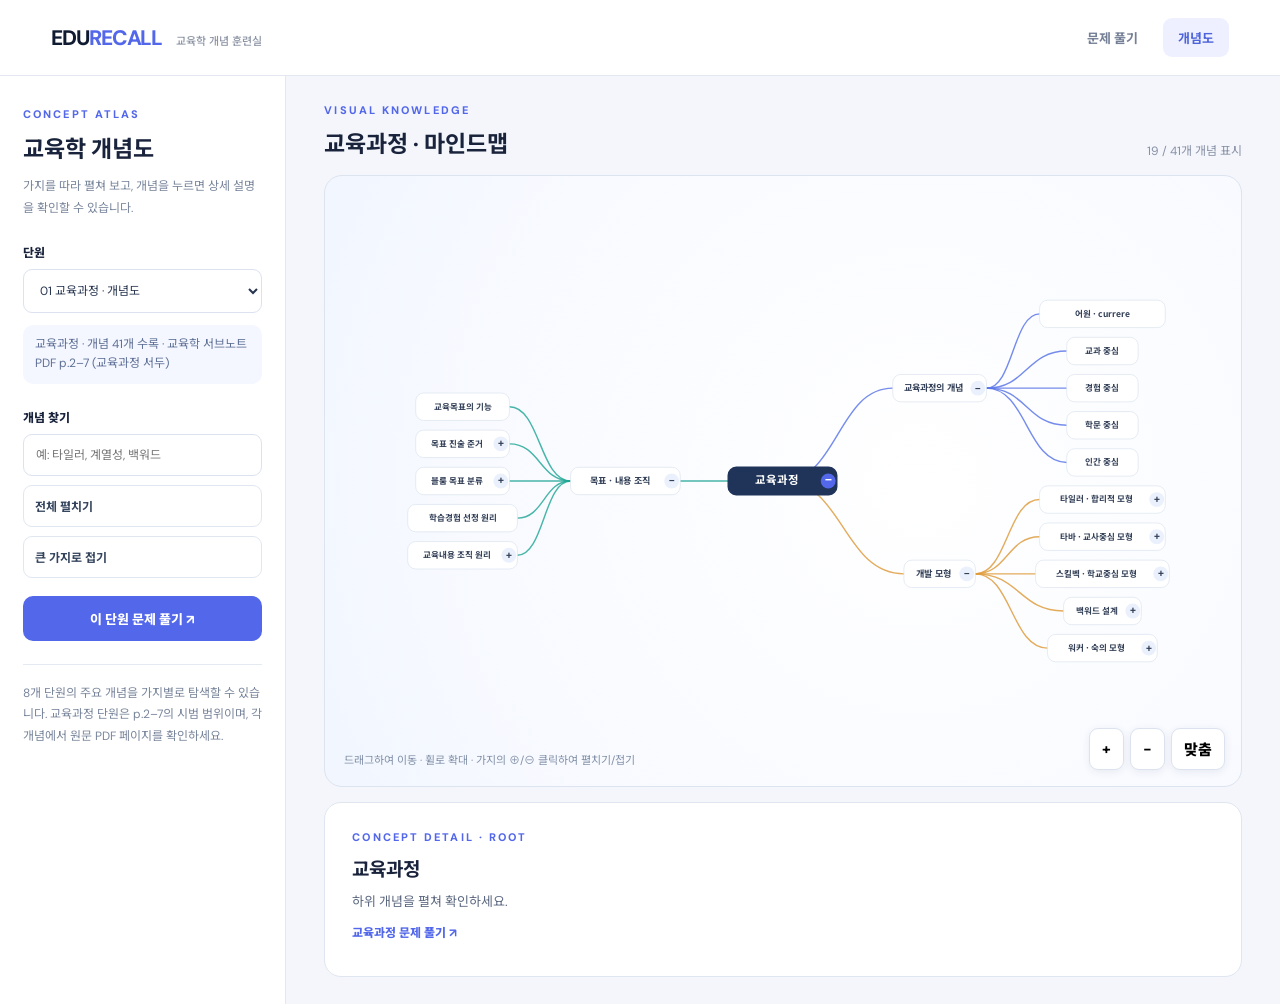
==== concept-map.html @ 9633f443 "Add files via upload" ====
<!doctype html><html lang="ko"><head><meta charset="utf-8"><meta name="viewport" content="width=device-width,initial-scale=1"><title>EDU RECALL | 교육학 개념도</title><link rel="stylesheet" href="style.css"><link rel="stylesheet" href="mindmap.css"></head><body>
<header class="header"><a class="logo" href="index.html">EDU<span>RECALL</span><small>교육학 개념 훈련실</small></a><nav class="map-nav"><a href="index.html">문제 풀기</a><a class="active" href="concept-map.html">개념도</a></nav></header>
<div class="map-shell"><aside class="map-side"><div class="eyebrow">CONCEPT ATLAS</div><h1>교육학 개념도</h1><p>가지를 따라 펼쳐 보고, 개념을 누르면 상세 설명을 확인할 수 있습니다.</p><label for="mapUnit">단원</label><select id="mapUnit"><option value="교육과정">01 교육과정 · 개념도</option><option value="교육심리">02 교육심리</option><option value="교육방법 및 교수공학">03 교육방법 및 교수공학</option><option value="교육평가">04 교육평가</option><option value="교육사회">05 교육사회</option><option value="교육행정">06 교육행정</option><option value="생활지도">07 생활지도</option><option value="교육철학">08 교육철학</option></select><div id="mapInfo" class="map-info"></div><label for="mapSearch">개념 찾기</label><input type="search" id="mapSearch" placeholder="예: 타일러, 계열성, 백워드"><button id="expandAll" class="map-side-btn">전체 펼치기</button><button id="collapseAll" class="map-side-btn">큰 가지로 접기</button><a id="unitQuiz" class="map-quiz" href="index.html?unit=교육과정">이 단원 문제 풀기 ↗</a><div class="map-note">8개 단원의 주요 개념을 가지별로 탐색할 수 있습니다. 교육과정 단원은 p.2–7의 시범 범위이며, 각 개념에서 원문 PDF 페이지를 확인하세요.</div></aside>
<main class="map-main"><div class="map-head"><div><div class="eyebrow">VISUAL KNOWLEDGE</div><h2 id="mapTitle">교육과정 · 마인드맵</h2></div><span class="map-tag" id="nodeCount"></span></div><div class="map-canvas" id="mapCanvas"><svg id="mapSvg" xmlns="http://www.w3.org/2000/svg" role="img" aria-label="교육학 개념도" tabindex="0"><g id="mapScene"></g></svg><div class="map-canvas-controls"><button id="zoomIn" aria-label="확대">+</button><button id="zoomOut" aria-label="축소">−</button><button id="fit" aria-label="화면에 맞춤">맞춤</button></div><div class="map-help">드래그하여 이동 · 휠로 확대 · 가지의 ⊕/⊖ 클릭하여 펼치기/접기</div></div><section class="detail" id="detail"><span class="eyebrow">SELECT A CONCEPT</span><h3>개념을 선택하세요</h3><p>오른쪽/왼쪽 가지의 개념 이름을 클릭하면 설명이 나타납니다.</p></section></main></div>
<script src="mindmap-data.js"></script><script src="mindmap.js"></script></body></html>
---- style.css ----
@import url('https://fonts.googleapis.com/css2?family=DM+Sans:wght@400;500;600;700;800&family=Noto+Sans+KR:wght@400;500;600;700;800&display=swap');
:root{--bg:#f4f6fb;--ink:#19233b;--muted:#758096;--line:#e3e7f0;--blue:#5267ea;--navy:#101a30;--ok:#147d63;--bad:#c9505a}*{box-sizing:border-box}body{margin:0;background:var(--bg);color:var(--ink);font:15px 'DM Sans','Noto Sans KR',sans-serif}button,input{font:inherit}button{cursor:pointer}.header{height:76px;background:white;border-bottom:1px solid var(--line);display:flex;align-items:center;justify-content:space-between;padding:0 clamp(18px,4vw,65px)}.logo{text-decoration:none;color:var(--navy);font-size:21px;letter-spacing:-1.1px;font-weight:800}.logo span{color:var(--blue)}.logo small{font-size:11px;font-weight:500;color:#8c94a4;margin-left:14px;letter-spacing:0}.headright{display:flex;align-items:center;gap:15px;color:var(--muted);font-size:12px}.layout{max-width:1560px;margin:auto;display:grid;grid-template-columns:265px minmax(0,1fr);min-height:calc(100vh - 76px)}.sidebar{background:#fff;padding:39px 18px;border-right:1px solid var(--line)}.eyebrow{font-size:11px;letter-spacing:2.1px;font-weight:800;color:var(--blue)}.sidebar h2{font-size:21px;margin:11px 0 5px}.muted{color:var(--muted)}.sidebar p{font-size:12px;margin-bottom:26px}#units{display:grid;gap:6px}.unit{width:100%;text-align:left;background:none;border:0;padding:13px;border-radius:10px;display:flex;justify-content:space-between;align-items:center;color:#5e697d;font-weight:600;font-size:13px}.unit:hover{background:#f5f7fc}.unit.active{background:#eef0ff;color:#4359cb}.unit .number{font-size:11px;color:#a4adc0;margin-right:9px}.unit b{font-size:11px;color:#8994aa;font-weight:600}.sidecard{margin:35px 1px;background:#f6f8fc;border:1px solid var(--line);border-radius:14px;padding:22px}.statline{display:flex;justify-content:space-between;margin-top:12px;font-size:12px;color:var(--muted)}.statline strong{color:var(--ink)}.main{padding:35px clamp(18px,4vw,56px) 28px;min-width:0}.banner{background:var(--navy);border-radius:20px;color:white;padding:36px 42px;display:flex;justify-content:space-between;overflow:hidden}.banner .eyebrow{color:#a6b2ff}.banner h1{font-size:clamp(25px,3vw,40px);line-height:1.37;letter-spacing:-1.4px;margin:17px 0}.banner em{font-style:normal;color:#bac5ff}.banner p{color:#adb9d1;margin:0;font-size:13px}.bigmark{font-size:105px;white-space:nowrap;letter-spacing:-8px;font-weight:800;color:#253356;align-self:center}.workspace{background:white;border:1px solid var(--line);border-radius:20px;margin-top:24px;padding:28px 32px 25px;box-shadow:0 8px 28px #26365c08}.bar,.toolbar,.topline,.under{display:flex;justify-content:space-between;align-items:center;gap:12px}.bar h2{font-size:23px;margin:7px 0 21px}.bar .right{align-self:flex-start}.toolbar{background:#f8f9fc;padding:14px;border-radius:12px;flex-wrap:wrap}.control{display:flex;gap:12px;align-items:center}.control label{font-size:12px;font-weight:700;color:#727f93;white-space:nowrap}.seg{border:1px solid var(--line);padding:3px;border-radius:8px;display:flex;background:white}.seg button{font-size:12px;border:none;background:transparent;padding:8px 12px;border-radius:6px;color:#8490a2}.seg button.active{background:var(--navy);color:white}.primary{border:0;background:var(--blue);color:#fff;border-radius:9px;padding:11px 17px;font-size:13px;font-weight:700}.primary:hover{background:#4057d6}.ghost{background:white;border:1px solid var(--line);border-radius:9px;padding:10px 14px;color:#5d6880;font-size:12px;font-weight:700}.ghost:hover{border-color:#b9c5e9}.small{padding:8px 11px}button:disabled{opacity:.38;cursor:not-allowed}.topline{margin-top:25px;color:#7b879b;font-size:12px;font-weight:700}.progress{height:5px;border-radius:5px;background:#edf0f7;margin:12px 0 23px;overflow:hidden}.progress span{display:block;width:0%;height:100%;background:#6379f6;transition:width .2s}.questionbox{min-height:405px;border:1px solid var(--line);border-radius:16px;padding:30px;position:relative}.empty{text-align:center;padding:60px 10px;color:var(--muted)}.spark{font-size:30px;color:var(--blue)}.empty h3{font-size:20px;color:var(--ink)}.empty p{line-height:1.9;font-size:13px}.qmeta{font-size:12px;color:var(--blue);font-weight:800;letter-spacing:.5px}.qtitle{font-size:clamp(18px,2.1vw,25px);line-height:1.6;margin:18px 0 10px;word-break:keep-all}.qhint{color:var(--muted);font-size:12px;margin-bottom:22px}.options{display:grid;grid-template-columns:1fr 1fr;gap:11px}.option{border:1px solid var(--line);background:#fff;padding:18px 16px;border-radius:11px;min-height:62px;display:flex;align-items:center;text-align:left;gap:14px;font-weight:600;font-size:13px;color:#3d4960}.option:hover:not(:disabled){border-color:#8b9bfb}.option .num{color:#8c98af;font-weight:800}.option.selected{border-color:var(--blue);background:#f0f2ff}.option.correct{border-color:#4db49c;background:#effaf6;color:#0b735a}.option.incorrect{border-color:#e4a0a8;background:#fff3f4;color:#bf4854}.shortinput{display:flex;gap:10px;max-width:570px}.shortinput input{width:100%;border:1px solid #cfd6e5;border-radius:10px;padding:15px;outline:0}.shortinput input:focus{border-color:var(--blue)}.shortinput .primary{white-space:nowrap}.result{margin-top:23px;border-radius:12px;background:#f4f7fc;border:1px solid #e3e7f2;padding:18px 19px;font-size:13px;line-height:1.85}.result.ok{background:#effaf6;border-color:#cbecde}.result.bad{background:#fff5f5;border-color:#f2dbdd}.result strong{font-size:15px}.result p{margin:8px 0 4px}.result .src{font-size:11px;color:#8a94a6}.actions{display:flex;gap:9px;align-items:center;margin-top:19px;flex-wrap:wrap}.actions .ghost{font-size:12px}.under{margin-top:20px}.under #keyboardNote{font-size:11px;color:#9da6b4}footer{text-align:center;color:#a0a8b8;font-size:11px;margin-top:23px;line-height:1.8}.done{text-align:center;padding:38px 10px}.done .score{font-size:52px;font-weight:800;color:var(--blue)}.done h2{font-size:24px}.done p{color:var(--muted);line-height:1.8}@media(max-width:1020px){.bigmark{display:none}.layout{grid-template-columns:210px minmax(0,1fr)}.main{padding:20px}.workspace{padding:22px}.sidebar{padding:25px 12px}.control{flex-wrap:wrap}}@media(max-width:700px){.header{height:65px;padding:0 18px}.logo small,.headright #savedStatus{display:none}.layout{display:block}.sidebar{border-bottom:1px solid var(--line);border-right:0;padding:18px}.sidebar h2,.sidebar .muted,.sidecard{display:none}#units{display:flex;overflow-x:auto;padding:10px 0;gap:4px}.unit{width:auto;min-width:max-content;padding:10px 12px}.unit b{display:none}.main{padding:13px}.banner{padding:23px}.banner h1{font-size:25px}.banner p{font-size:12px}.workspace{margin-top:13px;padding:17px}.bar h2{font-size:19px}.toolbar{align-items:stretch}.toolbar>.primary{width:100%}.control{width:100%;justify-content:space-between}.options{grid-template-columns:1fr}.questionbox{padding:20px;min-height:410px}.shortinput{flex-direction:column}.under #keyboardNote{display:none}}
---- mindmap.css ----
.map-nav{display:flex;gap:10px}.map-nav a{font-size:13px;text-decoration:none;color:#758096;font-weight:700;padding:10px 15px;border-radius:9px}.map-nav .active{background:#eef0ff;color:#4e64db}.map-shell{display:grid;grid-template-columns:286px minmax(0,1fr);min-height:calc(100vh - 76px)}.map-side{background:#fff;border-right:1px solid var(--line);padding:31px 23px}.map-side h1{font-size:23px;margin:9px 0 7px}.map-side p,.map-note{font-size:12px;color:#78859b;line-height:1.8}.map-side label{display:block;font-size:12px;font-weight:800;margin:24px 0 8px}.map-side select,.map-side input{width:100%;padding:12px;border:1px solid #dce2ef;border-radius:9px;background:#fff;color:#283650;font:inherit;font-size:12px}.map-info{color:#5e7095;background:#f4f7ff;border-radius:10px;padding:10px 12px;margin-top:12px;font-size:12px;line-height:1.6}.map-side-btn{width:100%;border:1px solid #e1e7f1;color:#34445d;padding:11px;margin-top:9px;background:#fff;border-radius:9px;text-align:left;font-size:12px;font-weight:700}.map-quiz{display:block;text-decoration:none;text-align:center;background:#5267ea;color:white;border-radius:10px;padding:13px;font-size:13px;font-weight:800;margin-top:18px}.map-note{border-top:1px solid #e5e9f1;margin-top:23px;padding-top:18px}.map-main{min-width:0;padding:27px clamp(15px,3vw,43px)}.map-head{display:flex;justify-content:space-between;align-items:end;padding-bottom:16px}.map-head h2{font-size:23px;margin:8px 0 0}.map-tag{font-size:12px;color:#8791a5}.map-canvas{height:min(68vh,680px);min-height:470px;position:relative;overflow:hidden;border:1px solid #dce4f0;border-radius:18px;background:radial-gradient(circle at 65% 50%,#fff 0,#f8faff 66%,#f1f6ff 100%);touch-action:none}.map-canvas svg{width:100%;height:100%;cursor:grab}.map-canvas svg.dragging{cursor:grabbing}.map-canvas-controls{position:absolute;right:16px;bottom:16px;display:flex;gap:6px}.map-canvas-controls button{background:white;border:1px solid #dce3ef;border-radius:9px;padding:9px 12px;font-weight:800;box-shadow:0 2px 8px #26365c15}.map-help{position:absolute;bottom:19px;left:19px;font-size:11px;color:#8190a7;pointer-events:none}.detail{border:1px solid #e0e6f0;background:white;border-radius:17px;padding:23px 27px;margin-top:15px;min-height:137px}.detail h3{font-size:19px;margin:8px 0}.detail p{font-size:13px;color:#5c6880;line-height:1.8;margin:8px 0}.detail .source{font-size:11px;color:#8995aa}.detail a{color:#5267ea;text-decoration:none;font-weight:800;font-size:12px}.map-node{cursor:pointer}.map-node .node-bg{fill:white;stroke:#dbe3ee;stroke-width:1.2}.map-node:hover .node-bg,.map-node.selected .node-bg{stroke:#5068ee;stroke-width:2.5}.map-node text{font-family:'Noto Sans KR',sans-serif;font-size:15px;font-weight:700;fill:#344158}.map-node.depth0 text{font-size:20px;fill:white}.map-node.depth0 .node-bg{fill:#20345a;stroke:#20345a}.map-node.depth1 text{font-size:16px}.map-node .toggle{font-size:17px;font-weight:900}.map-line{fill:none;stroke-width:2.5;opacity:.82;stroke-linecap:round}.map-node.highlight .node-bg{stroke:#e6a12d;stroke-width:3.5}.map-empty{padding:40px;font-size:16px;color:#68768a}.map-empty strong{display:block;font-size:20px;margin-bottom:12px;color:#263653}@media(max-width:800px){.map-shell{display:block}.map-side{padding:18px;border-right:0;border-bottom:1px solid #dde4ef}.map-side .map-note{margin-top:12px}.map-main{padding:14px}.map-canvas{min-height:450px;height:62vh}.map-help{max-width:210px;line-height:1.6;bottom:13px}.map-nav{gap:1px}.map-nav a{padding:7px;font-size:11px}.logo small{display:none}}

/* Inline SVG presentation is primary; this fallback preserves labels across hosts. */
.map-node text { visibility:visible; opacity:1; paint-order:normal }
.map-node.depth0 text:not(.toggle){fill:#fff}
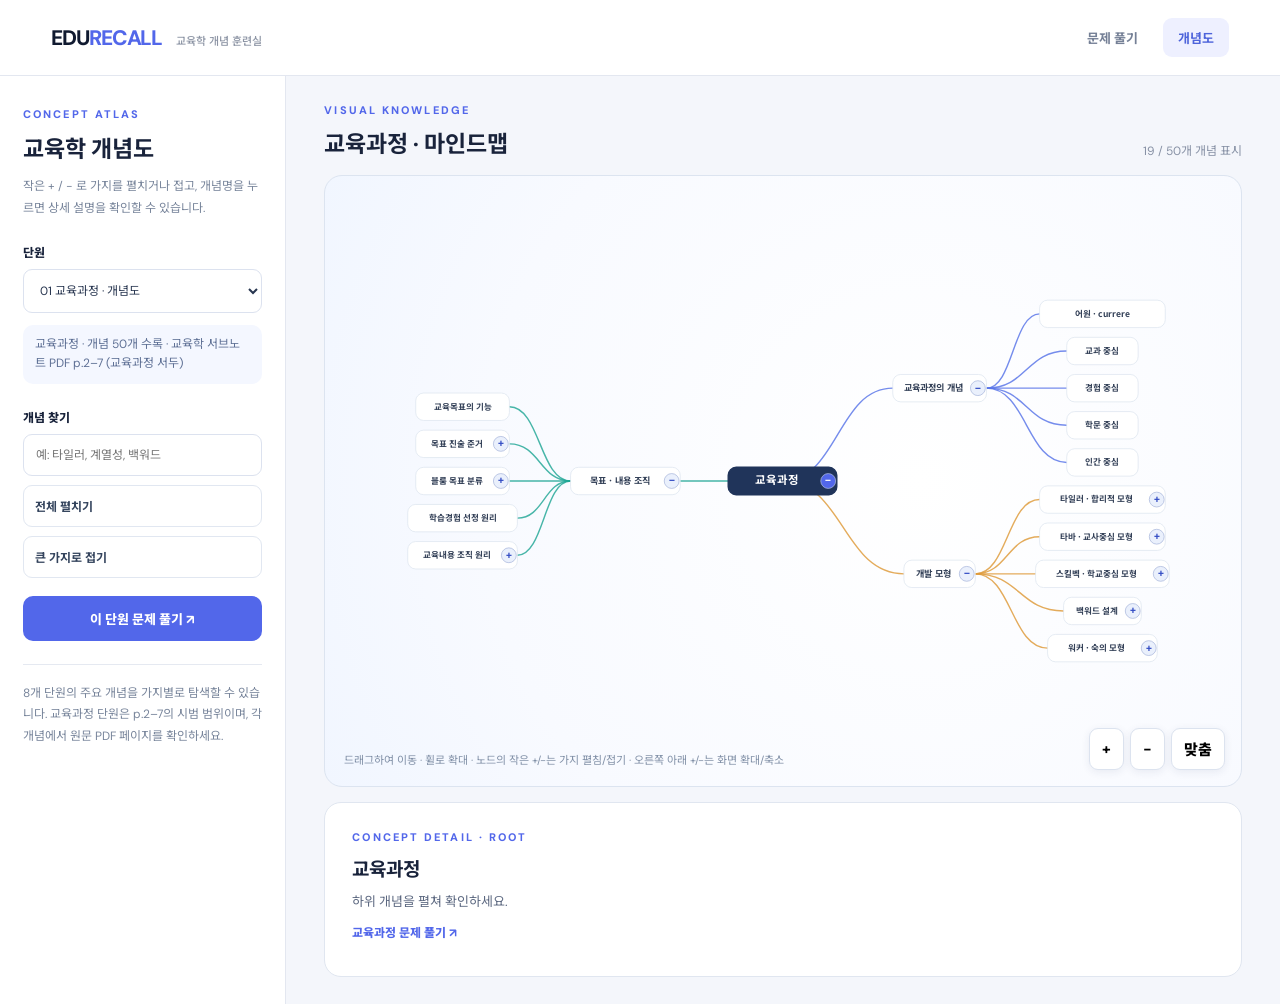
==== commit 791bf1ba: "Add files via upload" ====
--- a/concept-map.html
+++ b/concept-map.html
@@ -1,5 +1,5 @@
 <!doctype html><html lang="ko"><head><meta charset="utf-8"><meta name="viewport" content="width=device-width,initial-scale=1"><title>EDU RECALL | 교육학 개념도</title><link rel="stylesheet" href="style.css"><link rel="stylesheet" href="mindmap.css"></head><body>
 <header class="header"><a class="logo" href="index.html">EDU<span>RECALL</span><small>교육학 개념 훈련실</small></a><nav class="map-nav"><a href="index.html">문제 풀기</a><a class="active" href="concept-map.html">개념도</a></nav></header>
-<div class="map-shell"><aside class="map-side"><div class="eyebrow">CONCEPT ATLAS</div><h1>교육학 개념도</h1><p>가지를 따라 펼쳐 보고, 개념을 누르면 상세 설명을 확인할 수 있습니다.</p><label for="mapUnit">단원</label><select id="mapUnit"><option value="교육과정">01 교육과정 · 개념도</option><option value="교육심리">02 교육심리</option><option value="교육방법 및 교수공학">03 교육방법 및 교수공학</option><option value="교육평가">04 교육평가</option><option value="교육사회">05 교육사회</option><option value="교육행정">06 교육행정</option><option value="생활지도">07 생활지도</option><option value="교육철학">08 교육철학</option></select><div id="mapInfo" class="map-info"></div><label for="mapSearch">개념 찾기</label><input type="search" id="mapSearch" placeholder="예: 타일러, 계열성, 백워드"><button id="expandAll" class="map-side-btn">전체 펼치기</button><button id="collapseAll" class="map-side-btn">큰 가지로 접기</button><a id="unitQuiz" class="map-quiz" href="index.html?unit=교육과정">이 단원 문제 풀기 ↗</a><div class="map-note">8개 단원의 주요 개념을 가지별로 탐색할 수 있습니다. 교육과정 단원은 p.2–7의 시범 범위이며, 각 개념에서 원문 PDF 페이지를 확인하세요.</div></aside>
-<main class="map-main"><div class="map-head"><div><div class="eyebrow">VISUAL KNOWLEDGE</div><h2 id="mapTitle">교육과정 · 마인드맵</h2></div><span class="map-tag" id="nodeCount"></span></div><div class="map-canvas" id="mapCanvas"><svg id="mapSvg" xmlns="http://www.w3.org/2000/svg" role="img" aria-label="교육학 개념도" tabindex="0"><g id="mapScene"></g></svg><div class="map-canvas-controls"><button id="zoomIn" aria-label="확대">+</button><button id="zoomOut" aria-label="축소">−</button><button id="fit" aria-label="화면에 맞춤">맞춤</button></div><div class="map-help">드래그하여 이동 · 휠로 확대 · 가지의 ⊕/⊖ 클릭하여 펼치기/접기</div></div><section class="detail" id="detail"><span class="eyebrow">SELECT A CONCEPT</span><h3>개념을 선택하세요</h3><p>오른쪽/왼쪽 가지의 개념 이름을 클릭하면 설명이 나타납니다.</p></section></main></div>
+<div class="map-shell"><aside class="map-side"><div class="eyebrow">CONCEPT ATLAS</div><h1>교육학 개념도</h1><p>작은 + / − 로 가지를 펼치거나 접고, 개념명을 누르면 상세 설명을 확인할 수 있습니다.</p><label for="mapUnit">단원</label><select id="mapUnit"><option value="교육과정">01 교육과정 · 개념도</option><option value="교육심리">02 교육심리</option><option value="교육방법 및 교수공학">03 교육방법 및 교수공학</option><option value="교육평가">04 교육평가</option><option value="교육사회">05 교육사회</option><option value="교육행정">06 교육행정</option><option value="생활지도">07 생활지도</option><option value="교육철학">08 교육철학</option></select><div id="mapInfo" class="map-info"></div><label for="mapSearch">개념 찾기</label><input type="search" id="mapSearch" placeholder="예: 타일러, 계열성, 백워드"><button id="expandAll" class="map-side-btn">전체 펼치기</button><button id="collapseAll" class="map-side-btn">큰 가지로 접기</button><a id="unitQuiz" class="map-quiz" href="index.html?unit=교육과정">이 단원 문제 풀기 ↗</a><div class="map-note">8개 단원의 주요 개념을 가지별로 탐색할 수 있습니다. 교육과정 단원은 p.2–7의 시범 범위이며, 각 개념에서 원문 PDF 페이지를 확인하세요.</div></aside>
+<main class="map-main"><div class="map-head"><div><div class="eyebrow">VISUAL KNOWLEDGE</div><h2 id="mapTitle">교육과정 · 마인드맵</h2></div><span class="map-tag" id="nodeCount"></span></div><div class="map-canvas" id="mapCanvas"><svg id="mapSvg" xmlns="http://www.w3.org/2000/svg" role="img" aria-label="교육학 개념도" tabindex="0"><g id="mapScene"></g></svg><div class="map-canvas-controls"><button id="zoomIn" aria-label="확대">+</button><button id="zoomOut" aria-label="축소">−</button><button id="fit" aria-label="화면에 맞춤">맞춤</button></div><div class="map-help">드래그하여 이동 · 휠로 확대 · 노드의 작은 +/−는 가지 펼침/접기 · 오른쪽 아래 +/−는 화면 확대/축소</div></div><section class="detail" id="detail"><span class="eyebrow">SELECT A CONCEPT</span><h3>개념을 선택하세요</h3><p>오른쪽/왼쪽 가지의 개념 이름을 클릭하면 설명이 나타납니다.</p></section></main></div>
 <script src="mindmap-data.js"></script><script src="mindmap.js"></script></body></html>
--- a/mindmap.css
+++ b/mindmap.css
@@ -3,3 +3,9 @@
 /* Inline SVG presentation is primary; this fallback preserves labels across hosts. */
 .map-node text { visibility:visible; opacity:1; paint-order:normal }
 .map-node.depth0 text:not(.toggle){fill:#fff}
+/* v4.1: 클릭 가능한 펼치기/접기 버튼 */
+.map-node .node-toggle{cursor:pointer;pointer-events:all}
+.map-node .node-toggle circle{stroke:#aab8dc;stroke-width:1.3}
+.map-node .node-toggle text{fill:#334cc4!important;font-size:17px!important;font-weight:900!important;pointer-events:none}
+.map-node.depth0 .node-toggle text{fill:#fff!important}
+.map-node .node-toggle:hover circle{stroke:#4e65e5;stroke-width:2.5}
